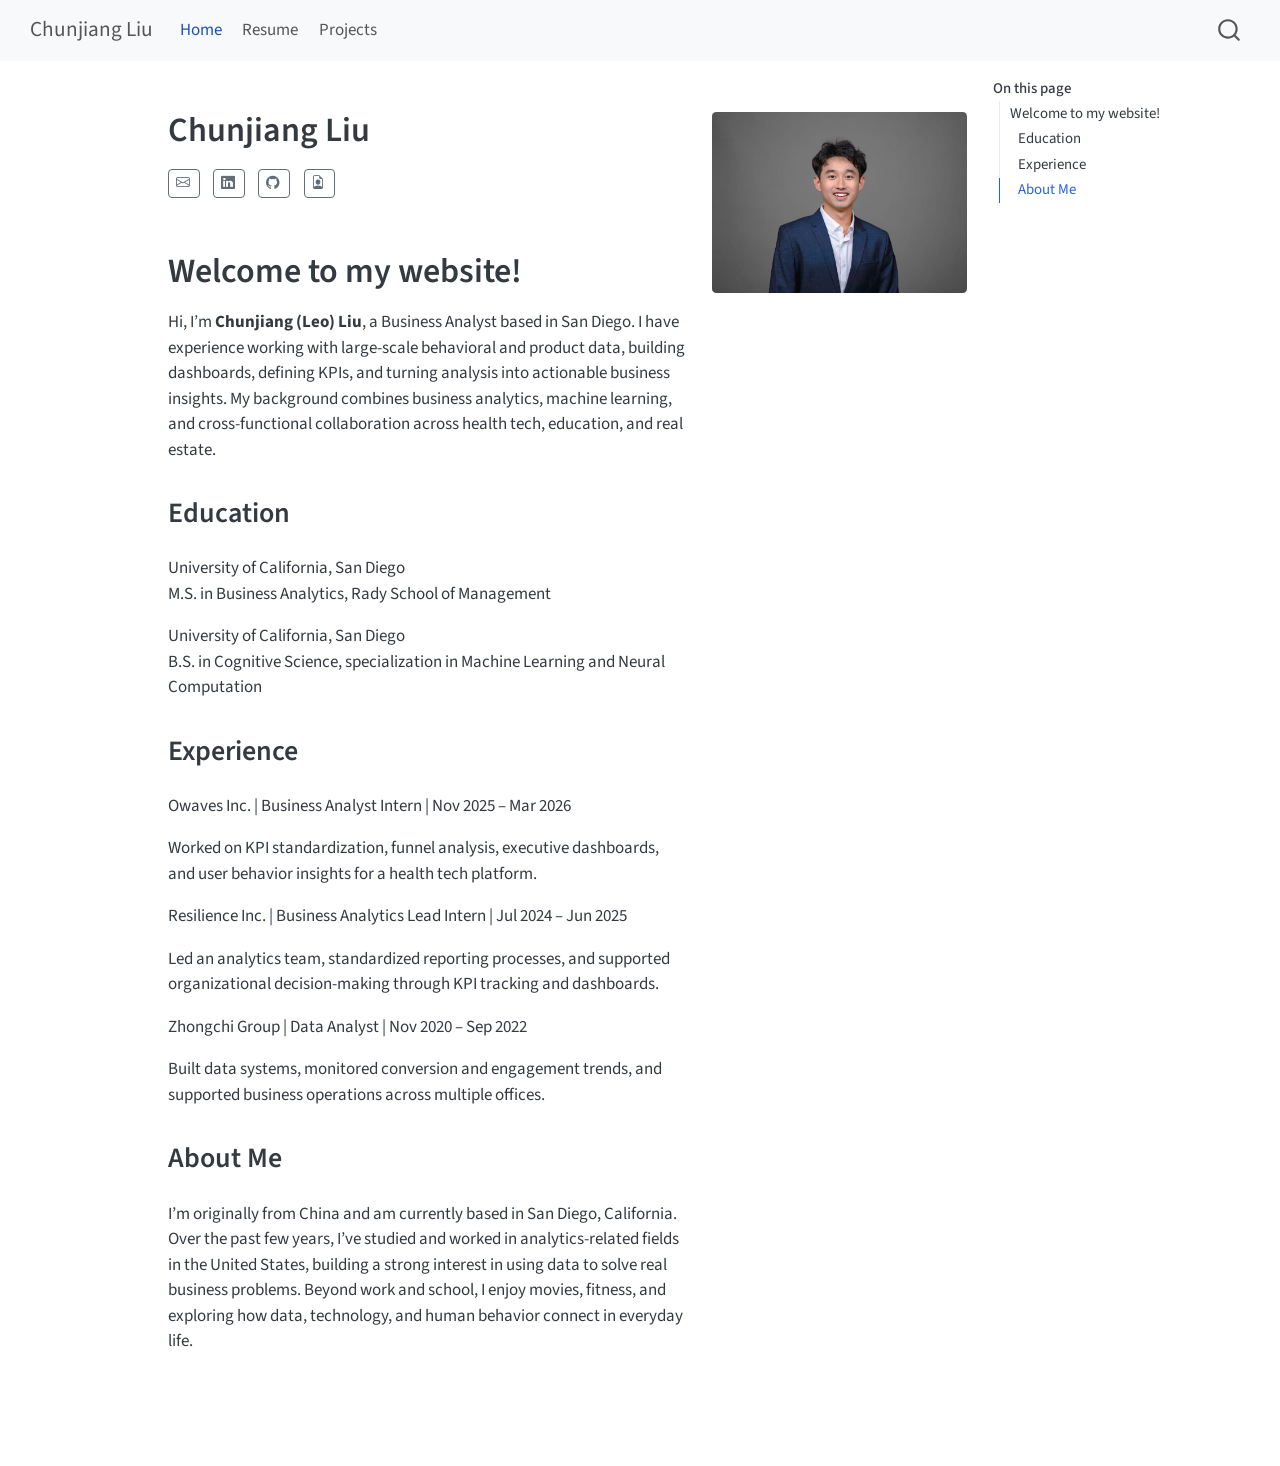
==== docs/index.html @ 224e1a7e "First Version Website Commit" ====
<!DOCTYPE html>
<html xmlns="http://www.w3.org/1999/xhtml" lang="en" xml:lang="en"><head>

<meta charset="utf-8">
<meta name="generator" content="quarto-1.9.36">

<meta name="viewport" content="width=device-width, initial-scale=1.0, user-scalable=yes">


<title>Chunjiang Liu</title>
<style>
/* Default styles provided by pandoc.
** See https://pandoc.org/MANUAL.html#variables-for-html for config info.
*/
code{white-space: pre-wrap;}
span.smallcaps{font-variant: small-caps;}
div.columns{display: flex; gap: min(4vw, 1.5em);}
div.column{flex: auto; overflow-x: auto;}
div.hanging-indent{margin-left: 1.5em; text-indent: -1.5em;}
ul.task-list{list-style: none;}
ul.task-list li input[type="checkbox"] {
  width: 0.8em;
  margin: 0 0.8em 0.2em -1em; /* quarto-specific, see https://github.com/quarto-dev/quarto-cli/issues/4556 */ 
  vertical-align: middle;
}
</style>


<script src="site_libs/quarto-nav/quarto-nav.js"></script>
<script src="site_libs/quarto-nav/headroom.min.js"></script>
<script src="site_libs/clipboard/clipboard.min.js"></script>
<script src="site_libs/quarto-search/autocomplete.umd.js"></script>
<script src="site_libs/quarto-search/fuse.min.js"></script>
<script src="site_libs/quarto-search/quarto-search.js"></script>
<meta name="quarto:offset" content="./">
<script src="site_libs/quarto-html/quarto.js" type="module"></script>
<script src="site_libs/quarto-html/tabsets/tabsets.js" type="module"></script>
<script src="site_libs/quarto-html/popper.min.js"></script>
<script src="site_libs/quarto-html/tippy.umd.min.js"></script>
<link href="site_libs/quarto-html/tippy.css" rel="stylesheet">
<link href="site_libs/quarto-html/quarto-syntax-highlighting-845c23b38eaddc0f92fda52bfe77a8c8.css" rel="stylesheet" id="quarto-text-highlighting-styles">
<script src="site_libs/bootstrap/bootstrap.min.js"></script>
<link href="site_libs/bootstrap/bootstrap-icons.css" rel="stylesheet">
<link href="site_libs/bootstrap/bootstrap-158031087360bce0ff56dc785ce39e06.min.css" rel="stylesheet" append-hash="true" id="quarto-bootstrap" data-mode="light">
<script id="quarto-search-options" type="application/json">{
  "location": "navbar",
  "copy-button": false,
  "collapse-after": 3,
  "panel-placement": "end",
  "type": "overlay",
  "limit": 50,
  "keyboard-shortcut": [
    "f",
    "/",
    "s"
  ],
  "show-item-context": false,
  "language": {
    "search-no-results-text": "No results",
    "search-matching-documents-text": "matching documents",
    "search-copy-link-title": "Copy link to search",
    "search-hide-matches-text": "Hide additional matches",
    "search-more-match-text": "more match in this document",
    "search-more-matches-text": "more matches in this document",
    "search-clear-button-title": "Clear",
    "search-text-placeholder": "",
    "search-detached-cancel-button-title": "Cancel",
    "search-submit-button-title": "Submit",
    "search-label": "Search"
  }
}</script>


<link rel="stylesheet" href="styles.css">
</head>

<body class="nav-fixed quarto-light">

<div id="quarto-search-results"></div>
  <header id="quarto-header" class="headroom fixed-top">
    <nav class="navbar navbar-expand-lg " data-bs-theme="dark">
      <div class="navbar-container container-fluid">
      <div class="navbar-brand-container mx-auto">
    <a class="navbar-brand" href="./index.html">
    <span class="navbar-title">Chunjiang Liu</span>
    </a>
  </div>
            <div id="quarto-search" class="" title="Search"></div>
          <button class="navbar-toggler" type="button" data-bs-toggle="collapse" data-bs-target="#navbarCollapse" aria-controls="navbarCollapse" role="menu" aria-expanded="false" aria-label="Toggle navigation" onclick="if (window.quartoToggleHeadroom) { window.quartoToggleHeadroom(); }">
  <span class="navbar-toggler-icon"></span>
</button>
          <div class="collapse navbar-collapse" id="navbarCollapse">
            <ul class="navbar-nav navbar-nav-scroll me-auto">
  <li class="nav-item">
    <a class="nav-link active" href="./index.html" aria-current="page"> 
<span class="menu-text">Home</span></a>
  </li>  
  <li class="nav-item">
    <a class="nav-link" href="./resume.html"> 
<span class="menu-text">Resume</span></a>
  </li>  
  <li class="nav-item">
    <a class="nav-link" href="./projects.html"> 
<span class="menu-text">Projects</span></a>
  </li>  
</ul>
          </div> <!-- /navcollapse -->
            <div class="quarto-navbar-tools">
</div>
      </div> <!-- /container-fluid -->
    </nav>
</header>
<!-- content -->
<div id="quarto-content" class="quarto-container page-columns page-rows-contents page-layout-article page-navbar">
<!-- sidebar -->
<!-- margin-sidebar -->
    <div id="quarto-margin-sidebar" class="sidebar margin-sidebar">
        <nav id="TOC" role="doc-toc" class="toc-active">
    <h2 id="toc-title">On this page</h2>
  <ul>
  <li><a href="#welcome-to-my-website" id="toc-welcome-to-my-website" class="nav-link active" data-scroll-target="#welcome-to-my-website">Welcome to my website!</a>
  <ul class="collapse">
  <li><a href="#education" id="toc-education" class="nav-link" data-scroll-target="#education">Education</a></li>
  <li><a href="#experience" id="toc-experience" class="nav-link" data-scroll-target="#experience">Experience</a></li>
  <li><a href="#about-me" id="toc-about-me" class="nav-link" data-scroll-target="#about-me">About Me</a></li>
  </ul></li>
  </ul>
</nav>
    </div>
<!-- main -->
<div class="quarto-about-solana column-body">
  <div class="about-entity">
    <div class="entity-contents">
      <header id="title-block-header" class="quarto-title-block default">
<div class="quarto-title">
<h1 class="title">Chunjiang Liu</h1>
</div>
<div class="quarto-title-meta">
  </div>
</header> <div class="about-links">
  <a href="mailto:Chl091@ucsd.edu" class="about-link" rel="" target="">
    <i class="bi bi-envelope"></i>
     <span class="about-link-text"></span>
  </a>
  <a href="https://www.linkedin.com/in/ucsd-chunjiang-liu" class="about-link" rel="" target="">
    <i class="bi bi-linkedin"></i>
     <span class="about-link-text"></span>
  </a>
  <a href="https://github.com/rsm-chl091?tab=repositories" class="about-link" rel="" target="">
    <i class="bi bi-github"></i>
     <span class="about-link-text"></span>
  </a>
  <a href="/files/resume.pdf" class="about-link" rel="" target="">
    <i class="bi bi-file-earmark-person"></i>
     <span class="about-link-text"></span>
  </a>
</div>
      <div class="about-contents"><main class="content" id="quarto-document-content">

<section id="welcome-to-my-website" class="level1">
<h1>Welcome to my website!</h1>
<p>Hi, I’m <strong>Chunjiang (Leo) Liu</strong>, a Business Analyst based in San Diego. I have experience working with large-scale behavioral and product data, building dashboards, defining KPIs, and turning analysis into actionable business insights. My background combines business analytics, machine learning, and cross-functional collaboration across health tech, education, and real estate.</p>
<section id="education" class="level2">
<h2 data-anchor-id="education">Education</h2>
<p>University of California, San Diego <br>M.S. in Business Analytics, Rady School of Management<br></p>
<p>University of California, San Diego <br>B.S. in Cognitive Science, specialization in Machine Learning and Neural Computation<br></p>
</section>
<section id="experience" class="level2">
<h2 data-anchor-id="experience">Experience</h2>
<p>Owaves Inc.&nbsp;| Business Analyst Intern | Nov 2025 – Mar 2026</p>
<p>Worked on KPI standardization, funnel analysis, executive dashboards, and user behavior insights for a health tech platform.</p>
<p>Resilience Inc.&nbsp;| Business Analytics Lead Intern | Jul 2024 – Jun 2025</p>
<p>Led an analytics team, standardized reporting processes, and supported organizational decision-making through KPI tracking and dashboards.</p>
<p>Zhongchi Group | Data Analyst | Nov 2020 – Sep 2022</p>
<p>Built data systems, monitored conversion and engagement trends, and supported business operations across multiple offices.</p>
</section>
<section id="about-me" class="level2">
<h2 data-anchor-id="about-me">About Me</h2>
<p>I’m originally from China and am currently based in San Diego, California. Over the past few years, I’ve studied and worked in analytics-related fields in the United States, building a strong interest in using data to solve real business problems. Beyond work and school, I enjoy movies, fitness, and exploring how data, technology, and human behavior connect in everyday life.</p>


</section>
</section>
</main></div>
    </div>
    <img src="files/profile_pic.jpg" class="about-image
  rounded " style="width: 15em;">
  </div>
</div>
 <!-- /main -->
<script id="quarto-html-after-body" type="application/javascript">
  window.document.addEventListener("DOMContentLoaded", function (event) {
    const isCodeAnnotation = (el) => {
      for (const clz of el.classList) {
        if (clz.startsWith('code-annotation-')) {                     
          return true;
        }
      }
      return false;
    }
    const onCopySuccess = function(e) {
      // button target
      const button = e.trigger;
      // don't keep focus
      button.blur();
      // flash "checked"
      button.classList.add('code-copy-button-checked');
      var currentTitle = button.getAttribute("title");
      button.setAttribute("title", "Copied!");
      let tooltip;
      if (window.bootstrap) {
        button.setAttribute("data-bs-toggle", "tooltip");
        button.setAttribute("data-bs-placement", "left");
        button.setAttribute("data-bs-title", "Copied!");
        tooltip = new bootstrap.Tooltip(button, 
          { trigger: "manual", 
            customClass: "code-copy-button-tooltip",
            offset: [0, -8]});
        tooltip.show();    
      }
      setTimeout(function() {
        if (tooltip) {
          tooltip.hide();
          button.removeAttribute("data-bs-title");
          button.removeAttribute("data-bs-toggle");
          button.removeAttribute("data-bs-placement");
        }
        button.setAttribute("title", currentTitle);
        button.classList.remove('code-copy-button-checked');
      }, 1000);
      // clear code selection
      e.clearSelection();
    }
    const getTextToCopy = function(trigger) {
      const outerScaffold = trigger.parentElement.cloneNode(true);
      const codeEl = outerScaffold.querySelector('code');
      for (const childEl of codeEl.children) {
        if (isCodeAnnotation(childEl)) {
          childEl.remove();
        }
      }
      return codeEl.innerText;
    }
    const clipboard = new window.ClipboardJS('.code-copy-button:not([data-in-quarto-modal])', {
      text: getTextToCopy
    });
    clipboard.on('success', onCopySuccess);
    if (window.document.getElementById('quarto-embedded-source-code-modal')) {
      const clipboardModal = new window.ClipboardJS('.code-copy-button[data-in-quarto-modal]', {
        text: getTextToCopy,
        container: window.document.getElementById('quarto-embedded-source-code-modal')
      });
      clipboardModal.on('success', onCopySuccess);
    }
      var localhostRegex = new RegExp(/^(?:http|https):\/\/localhost\:?[0-9]*\//);
      var mailtoRegex = new RegExp(/^mailto:/);
        var filterRegex = new RegExp('/' + window.location.host + '/');
      var isInternal = (href) => {
          return filterRegex.test(href) || localhostRegex.test(href) || mailtoRegex.test(href);
      }
      // Inspect non-navigation links and adorn them if external
     var links = window.document.querySelectorAll('a[href]:not(.nav-link):not(.navbar-brand):not(.toc-action):not(.sidebar-link):not(.sidebar-item-toggle):not(.pagination-link):not(.no-external):not([aria-hidden]):not(.dropdown-item):not(.quarto-navigation-tool):not(.about-link)');
      for (var i=0; i<links.length; i++) {
        const link = links[i];
        if (!isInternal(link.href)) {
          // undo the damage that might have been done by quarto-nav.js in the case of
          // links that we want to consider external
          if (link.dataset.originalHref !== undefined) {
            link.href = link.dataset.originalHref;
          }
        }
      }
    function tippyHover(el, contentFn, onTriggerFn, onUntriggerFn) {
      const config = {
        allowHTML: true,
        maxWidth: 500,
        delay: 100,
        arrow: false,
        appendTo: function(el) {
            return el.parentElement;
        },
        interactive: true,
        interactiveBorder: 10,
        theme: 'quarto',
        placement: 'bottom-start',
      };
      if (contentFn) {
        config.content = contentFn;
      }
      if (onTriggerFn) {
        config.onTrigger = onTriggerFn;
      }
      if (onUntriggerFn) {
        config.onUntrigger = onUntriggerFn;
      }
      window.tippy(el, config); 
    }
    const noterefs = window.document.querySelectorAll('a[role="doc-noteref"]');
    for (var i=0; i<noterefs.length; i++) {
      const ref = noterefs[i];
      tippyHover(ref, function() {
        // use id or data attribute instead here
        let href = ref.getAttribute('data-footnote-href') || ref.getAttribute('href');
        try { href = new URL(href).hash; } catch {}
        const id = href.replace(/^#\/?/, "");
        const note = window.document.getElementById(id);
        if (note) {
          return note.innerHTML;
        } else {
          return "";
        }
      });
    }
    const xrefs = window.document.querySelectorAll('a.quarto-xref');
    const processXRef = (id, note) => {
      // Strip column container classes
      const stripColumnClz = (el) => {
        el.classList.remove("page-full", "page-columns");
        if (el.children) {
          for (const child of el.children) {
            stripColumnClz(child);
          }
        }
      }
      stripColumnClz(note)
      if (id === null || id.startsWith('sec-')) {
        // Special case sections, only their first couple elements
        const container = document.createElement("div");
        if (note.children && note.children.length > 2) {
          container.appendChild(note.children[0].cloneNode(true));
          for (let i = 1; i < note.children.length; i++) {
            const child = note.children[i];
            if (child.tagName === "P" && child.innerText === "") {
              continue;
            } else {
              container.appendChild(child.cloneNode(true));
              break;
            }
          }
          if (window.Quarto?.typesetMath) {
            window.Quarto.typesetMath(container);
          }
          return container.innerHTML
        } else {
          if (window.Quarto?.typesetMath) {
            window.Quarto.typesetMath(note);
          }
          return note.innerHTML;
        }
      } else {
        // Remove any anchor links if they are present
        const anchorLink = note.querySelector('a.anchorjs-link');
        if (anchorLink) {
          anchorLink.remove();
        }
        if (window.Quarto?.typesetMath) {
          window.Quarto.typesetMath(note);
        }
        if (note.classList.contains("callout")) {
          return note.outerHTML;
        } else {
          return note.innerHTML;
        }
      }
    }
    for (var i=0; i<xrefs.length; i++) {
      const xref = xrefs[i];
      tippyHover(xref, undefined, function(instance) {
        instance.disable();
        let url = xref.getAttribute('href');
        let hash = undefined; 
        if (url.startsWith('#')) {
          hash = url;
        } else {
          try { hash = new URL(url).hash; } catch {}
        }
        if (hash) {
          const id = hash.replace(/^#\/?/, "");
          const note = window.document.getElementById(id);
          if (note !== null) {
            try {
              const html = processXRef(id, note.cloneNode(true));
              instance.setContent(html);
            } finally {
              instance.enable();
              instance.show();
            }
          } else {
            // See if we can fetch this
            fetch(url.split('#')[0])
            .then(res => res.text())
            .then(html => {
              const parser = new DOMParser();
              const htmlDoc = parser.parseFromString(html, "text/html");
              const note = htmlDoc.getElementById(id);
              if (note !== null) {
                const html = processXRef(id, note);
                instance.setContent(html);
              } 
            }).finally(() => {
              instance.enable();
              instance.show();
            });
          }
        } else {
          // See if we can fetch a full url (with no hash to target)
          // This is a special case and we should probably do some content thinning / targeting
          fetch(url)
          .then(res => res.text())
          .then(html => {
            const parser = new DOMParser();
            const htmlDoc = parser.parseFromString(html, "text/html");
            const note = htmlDoc.querySelector('main.content');
            if (note !== null) {
              // This should only happen for chapter cross references
              // (since there is no id in the URL)
              // remove the first header
              if (note.children.length > 0 && note.children[0].tagName === "HEADER") {
                note.children[0].remove();
              }
              const html = processXRef(null, note);
              instance.setContent(html);
            } 
          }).finally(() => {
            instance.enable();
            instance.show();
          });
        }
      }, function(instance) {
      });
    }
        let selectedAnnoteEl;
        const selectorForAnnotation = ( cell, annotation) => {
          let cellAttr = 'data-code-cell="' + cell + '"';
          let lineAttr = 'data-code-annotation="' +  annotation + '"';
          const selector = 'span[' + cellAttr + '][' + lineAttr + ']';
          return selector;
        }
        const selectCodeLines = (annoteEl) => {
          const doc = window.document;
          const targetCell = annoteEl.getAttribute("data-target-cell");
          const targetAnnotation = annoteEl.getAttribute("data-target-annotation");
          const annoteSpan = window.document.querySelector(selectorForAnnotation(targetCell, targetAnnotation));
          const lines = annoteSpan.getAttribute("data-code-lines").split(",");
          const lineIds = lines.map((line) => {
            return targetCell + "-" + line;
          })
          let top = null;
          let height = null;
          let parent = null;
          if (lineIds.length > 0) {
              //compute the position of the single el (top and bottom and make a div)
              const el = window.document.getElementById(lineIds[0]);
              top = el.offsetTop;
              height = el.offsetHeight;
              parent = el.parentElement.parentElement;
            if (lineIds.length > 1) {
              const lastEl = window.document.getElementById(lineIds[lineIds.length - 1]);
              const bottom = lastEl.offsetTop + lastEl.offsetHeight;
              height = bottom - top;
            }
            if (top !== null && height !== null && parent !== null) {
              // cook up a div (if necessary) and position it 
              let div = window.document.getElementById("code-annotation-line-highlight");
              if (div === null) {
                div = window.document.createElement("div");
                div.setAttribute("id", "code-annotation-line-highlight");
                div.style.position = 'absolute';
                parent.appendChild(div);
              }
              div.style.top = top - 2 + "px";
              div.style.height = height + 4 + "px";
              div.style.left = 0;
              let gutterDiv = window.document.getElementById("code-annotation-line-highlight-gutter");
              if (gutterDiv === null) {
                gutterDiv = window.document.createElement("div");
                gutterDiv.setAttribute("id", "code-annotation-line-highlight-gutter");
                gutterDiv.style.position = 'absolute';
                const codeCell = window.document.getElementById(targetCell);
                const gutter = codeCell.querySelector('.code-annotation-gutter');
                gutter.appendChild(gutterDiv);
              }
              gutterDiv.style.top = top - 2 + "px";
              gutterDiv.style.height = height + 4 + "px";
            }
            selectedAnnoteEl = annoteEl;
          }
        };
        const unselectCodeLines = () => {
          const elementsIds = ["code-annotation-line-highlight", "code-annotation-line-highlight-gutter"];
          elementsIds.forEach((elId) => {
            const div = window.document.getElementById(elId);
            if (div) {
              div.remove();
            }
          });
          selectedAnnoteEl = undefined;
        };
          // Handle positioning of the toggle
      window.addEventListener(
        "resize",
        throttle(() => {
          elRect = undefined;
          if (selectedAnnoteEl) {
            selectCodeLines(selectedAnnoteEl);
          }
        }, 10)
      );
      function throttle(fn, ms) {
      let throttle = false;
      let timer;
        return (...args) => {
          if(!throttle) { // first call gets through
              fn.apply(this, args);
              throttle = true;
          } else { // all the others get throttled
              if(timer) clearTimeout(timer); // cancel #2
              timer = setTimeout(() => {
                fn.apply(this, args);
                timer = throttle = false;
              }, ms);
          }
        };
      }
        // Attach click handler to the DT
        const annoteDls = window.document.querySelectorAll('dt[data-target-cell]');
        for (const annoteDlNode of annoteDls) {
          annoteDlNode.addEventListener('click', (event) => {
            const clickedEl = event.target;
            if (clickedEl !== selectedAnnoteEl) {
              unselectCodeLines();
              const activeEl = window.document.querySelector('dt[data-target-cell].code-annotation-active');
              if (activeEl) {
                activeEl.classList.remove('code-annotation-active');
              }
              selectCodeLines(clickedEl);
              clickedEl.classList.add('code-annotation-active');
            } else {
              // Unselect the line
              unselectCodeLines();
              clickedEl.classList.remove('code-annotation-active');
            }
          });
        }
    const findCites = (el) => {
      const parentEl = el.parentElement;
      if (parentEl) {
        const cites = parentEl.dataset.cites;
        if (cites) {
          return {
            el,
            cites: cites.split(' ')
          };
        } else {
          return findCites(el.parentElement)
        }
      } else {
        return undefined;
      }
    };
    var bibliorefs = window.document.querySelectorAll('a[role="doc-biblioref"]');
    for (var i=0; i<bibliorefs.length; i++) {
      const ref = bibliorefs[i];
      const citeInfo = findCites(ref);
      if (citeInfo) {
        tippyHover(citeInfo.el, function() {
          var popup = window.document.createElement('div');
          citeInfo.cites.forEach(function(cite) {
            var citeDiv = window.document.createElement('div');
            citeDiv.classList.add('hanging-indent');
            citeDiv.classList.add('csl-entry');
            var biblioDiv = window.document.getElementById('ref-' + cite);
            if (biblioDiv) {
              citeDiv.innerHTML = biblioDiv.innerHTML;
            }
            popup.appendChild(citeDiv);
          });
          return popup.innerHTML;
        });
      }
    }
  });
  </script>
</div> <!-- /content -->




</body></html>
---- docs/site_libs/quarto-html/tippy.css ----
.tippy-box[data-animation=fade][data-state=hidden]{opacity:0}[data-tippy-root]{max-width:calc(100vw - 10px)}.tippy-box{position:relative;background-color:#333;color:#fff;border-radius:4px;font-size:14px;line-height:1.4;white-space:normal;outline:0;transition-property:transform,visibility,opacity}.tippy-box[data-placement^=top]>.tippy-arrow{bottom:0}.tippy-box[data-placement^=top]>.tippy-arrow:before{bottom:-7px;left:0;border-width:8px 8px 0;border-top-color:initial;transform-origin:center top}.tippy-box[data-placement^=bottom]>.tippy-arrow{top:0}.tippy-box[data-placement^=bottom]>.tippy-arrow:before{top:-7px;left:0;border-width:0 8px 8px;border-bottom-color:initial;transform-origin:center bottom}.tippy-box[data-placement^=left]>.tippy-arrow{right:0}.tippy-box[data-placement^=left]>.tippy-arrow:before{border-width:8px 0 8px 8px;border-left-color:initial;right:-7px;transform-origin:center left}.tippy-box[data-placement^=right]>.tippy-arrow{left:0}.tippy-box[data-placement^=right]>.tippy-arrow:before{left:-7px;border-width:8px 8px 8px 0;border-right-color:initial;transform-origin:center right}.tippy-box[data-inertia][data-state=visible]{transition-timing-function:cubic-bezier(.54,1.5,.38,1.11)}.tippy-arrow{width:16px;height:16px;color:#333}.tippy-arrow:before{content:"";position:absolute;border-color:transparent;border-style:solid}.tippy-content{position:relative;padding:5px 9px;z-index:1}
---- docs/site_libs/quarto-html/quarto-syntax-highlighting-845c23b38eaddc0f92fda52bfe77a8c8.css ----
/* quarto syntax highlight colors */
:root {
  --quarto-hl-ot-color: #003B4F;
  --quarto-hl-at-color: #657422;
  --quarto-hl-ss-color: #20794D;
  --quarto-hl-an-color: #5E5E5E;
  --quarto-hl-fu-color: #4758AB;
  --quarto-hl-st-color: #20794D;
  --quarto-hl-cf-color: #003B4F;
  --quarto-hl-op-color: #5E5E5E;
  --quarto-hl-er-color: #AD0000;
  --quarto-hl-bn-color: #AD0000;
  --quarto-hl-al-color: #AD0000;
  --quarto-hl-va-color: #111111;
  --quarto-hl-bu-color: inherit;
  --quarto-hl-ex-color: inherit;
  --quarto-hl-pp-color: #AD0000;
  --quarto-hl-in-color: #5E5E5E;
  --quarto-hl-vs-color: #20794D;
  --quarto-hl-wa-color: #5E5E5E;
  --quarto-hl-do-color: #5E5E5E;
  --quarto-hl-im-color: #00769E;
  --quarto-hl-ch-color: #20794D;
  --quarto-hl-dt-color: #AD0000;
  --quarto-hl-fl-color: #AD0000;
  --quarto-hl-co-color: #5E5E5E;
  --quarto-hl-cv-color: #5E5E5E;
  --quarto-hl-cn-color: #8f5902;
  --quarto-hl-sc-color: #5E5E5E;
  --quarto-hl-dv-color: #AD0000;
  --quarto-hl-kw-color: #003B4F;
}

/* other quarto variables */
:root {
  --quarto-font-monospace: SFMono-Regular, Menlo, Monaco, Consolas, "Liberation Mono", "Courier New", monospace;
}

/* syntax highlight based on Pandoc's rules */
pre > code.sourceCode > span {
  color: #003B4F;
}

code.sourceCode > span {
  color: #003B4F;
}

div.sourceCode,
div.sourceCode pre.sourceCode {
  color: #003B4F;
}

/* Normal */
code span {
  color: #003B4F;
}

/* Alert */
code span.al {
  color: #AD0000;
  font-style: inherit;
}

/* Annotation */
code span.an {
  color: #5E5E5E;
  font-style: inherit;
}

/* Attribute */
code span.at {
  color: #657422;
  font-style: inherit;
}

/* BaseN */
code span.bn {
  color: #AD0000;
  font-style: inherit;
}

/* BuiltIn */
code span.bu {
  font-style: inherit;
}

/* ControlFlow */
code span.cf {
  color: #003B4F;
  font-weight: bold;
  font-style: inherit;
}

/* Char */
code span.ch {
  color: #20794D;
  font-style: inherit;
}

/* Constant */
code span.cn {
  color: #8f5902;
  font-style: inherit;
}

/* Comment */
code span.co {
  color: #5E5E5E;
  font-style: inherit;
}

/* CommentVar */
code span.cv {
  color: #5E5E5E;
  font-style: italic;
}

/* Documentation */
code span.do {
  color: #5E5E5E;
  font-style: italic;
}

/* DataType */
code span.dt {
  color: #AD0000;
  font-style: inherit;
}

/* DecVal */
code span.dv {
  color: #AD0000;
  font-style: inherit;
}

/* Error */
code span.er {
  color: #AD0000;
  font-style: inherit;
}

/* Extension */
code span.ex {
  font-style: inherit;
}

/* Float */
code span.fl {
  color: #AD0000;
  font-style: inherit;
}

/* Function */
code span.fu {
  color: #4758AB;
  font-style: inherit;
}

/* Import */
code span.im {
  color: #00769E;
  font-style: inherit;
}

/* Information */
code span.in {
  color: #5E5E5E;
  font-style: inherit;
}

/* Keyword */
code span.kw {
  color: #003B4F;
  font-weight: bold;
  font-style: inherit;
}

/* Operator */
code span.op {
  color: #5E5E5E;
  font-style: inherit;
}

/* Other */
code span.ot {
  color: #003B4F;
  font-style: inherit;
}

/* Preprocessor */
code span.pp {
  color: #AD0000;
  font-style: inherit;
}

/* SpecialChar */
code span.sc {
  color: #5E5E5E;
  font-style: inherit;
}

/* SpecialString */
code span.ss {
  color: #20794D;
  font-style: inherit;
}

/* String */
code span.st {
  color: #20794D;
  font-style: inherit;
}

/* Variable */
code span.va {
  color: #111111;
  font-style: inherit;
}

/* VerbatimString */
code span.vs {
  color: #20794D;
  font-style: inherit;
}

/* Warning */
code span.wa {
  color: #5E5E5E;
  font-style: italic;
}

.prevent-inlining {
  content: "</";
}

/*# sourceMappingURL=ac89f0bb514bba72461919f78549e31c.css.map */
---- docs/styles.css ----
/* css styles */
/* Project card description style */
.quarto-grid-item .listing-description {
  font-size: 0.95rem;
  line-height: 1.5;
  color: #555;
  margin-top: 8px;
}

/* Optional: make title slightly tighter */
.quarto-grid-item .listing-title {
  margin-bottom: 6px;
}
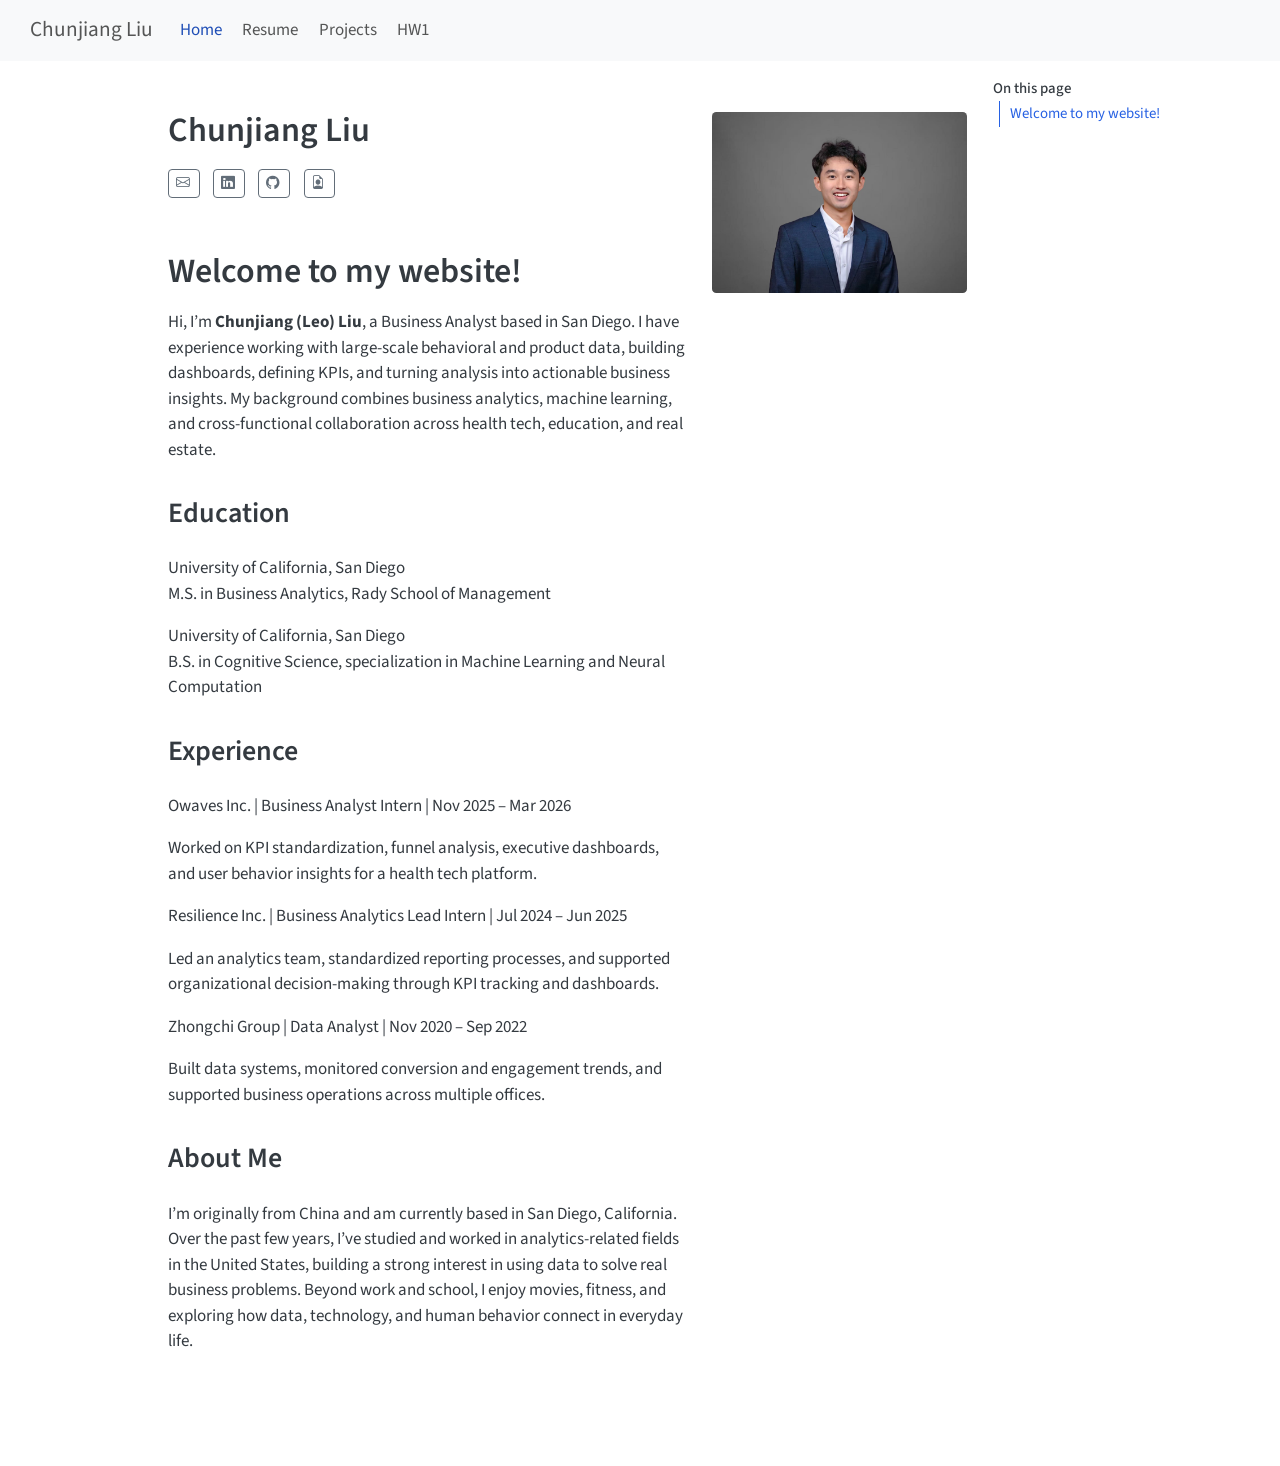
==== commit dfe26ad7: "Render full site with HW1 navbar update" ====
--- a/docs/index.html
+++ b/docs/index.html
@@ -2,16 +2,13 @@
 <html xmlns="http://www.w3.org/1999/xhtml" lang="en" xml:lang="en"><head>
 
 <meta charset="utf-8">
-<meta name="generator" content="quarto-1.9.36">
+<meta name="generator" content="quarto-1.9.13">
 
 <meta name="viewport" content="width=device-width, initial-scale=1.0, user-scalable=yes">
 
 
 <title>Chunjiang Liu</title>
 <style>
-/* Default styles provided by pandoc.
-** See https://pandoc.org/MANUAL.html#variables-for-html for config info.
-*/
 code{white-space: pre-wrap;}
 span.smallcaps{font-variant: small-caps;}
 div.columns{display: flex; gap: min(4vw, 1.5em);}
@@ -35,13 +32,14 @@
 <meta name="quarto:offset" content="./">
 <script src="site_libs/quarto-html/quarto.js" type="module"></script>
 <script src="site_libs/quarto-html/tabsets/tabsets.js" type="module"></script>
+<script src="site_libs/quarto-html/axe/axe-check.js" type="module"></script>
 <script src="site_libs/quarto-html/popper.min.js"></script>
 <script src="site_libs/quarto-html/tippy.umd.min.js"></script>
 <link href="site_libs/quarto-html/tippy.css" rel="stylesheet">
-<link href="site_libs/quarto-html/quarto-syntax-highlighting-845c23b38eaddc0f92fda52bfe77a8c8.css" rel="stylesheet" id="quarto-text-highlighting-styles">
+<link href="site_libs/quarto-html/quarto-syntax-highlighting-ac077c1e730dfeb5e42400639d17284e.css" rel="stylesheet" id="quarto-text-highlighting-styles">
 <script src="site_libs/bootstrap/bootstrap.min.js"></script>
 <link href="site_libs/bootstrap/bootstrap-icons.css" rel="stylesheet">
-<link href="site_libs/bootstrap/bootstrap-158031087360bce0ff56dc785ce39e06.min.css" rel="stylesheet" append-hash="true" id="quarto-bootstrap" data-mode="light">
+<link href="site_libs/bootstrap/bootstrap-d9d4f0765c13753338fdcb6119180560.min.css" rel="stylesheet" append-hash="true" id="quarto-bootstrap" data-mode="light">
 <script id="quarto-search-options" type="application/json">{
   "location": "navbar",
   "copy-button": false,
@@ -102,6 +100,10 @@
   <li class="nav-item">
     <a class="nav-link" href="./projects.html"> 
 <span class="menu-text">Projects</span></a>
+  </li>  
+  <li class="nav-item">
+    <a class="nav-link" href="./hw1.html"> 
+<span class="menu-text">HW1</span></a>
   </li>  
 </ul>
           </div> <!-- /navcollapse -->
--- a/docs/site_libs/quarto-html/quarto-syntax-highlighting-ac077c1e730dfeb5e42400639d17284e.css
+++ b/docs/site_libs/quarto-html/quarto-syntax-highlighting-ac077c1e730dfeb5e42400639d17284e.css
@@ -0,0 +1,236 @@
+/* quarto syntax highlight colors */
+:root {
+  --quarto-hl-ot-color: #003B4F;
+  --quarto-hl-at-color: #657422;
+  --quarto-hl-ss-color: #20794D;
+  --quarto-hl-an-color: #5E5E5E;
+  --quarto-hl-fu-color: #4758AB;
+  --quarto-hl-st-color: #20794D;
+  --quarto-hl-cf-color: #003B4F;
+  --quarto-hl-op-color: #5E5E5E;
+  --quarto-hl-er-color: #AD0000;
+  --quarto-hl-bn-color: #AD0000;
+  --quarto-hl-al-color: #AD0000;
+  --quarto-hl-va-color: #111111;
+  --quarto-hl-bu-color: inherit;
+  --quarto-hl-ex-color: inherit;
+  --quarto-hl-pp-color: #AD0000;
+  --quarto-hl-in-color: #5E5E5E;
+  --quarto-hl-vs-color: #20794D;
+  --quarto-hl-wa-color: #5E5E5E;
+  --quarto-hl-do-color: #5E5E5E;
+  --quarto-hl-im-color: #00769E;
+  --quarto-hl-ch-color: #20794D;
+  --quarto-hl-dt-color: #AD0000;
+  --quarto-hl-fl-color: #AD0000;
+  --quarto-hl-co-color: #5E5E5E;
+  --quarto-hl-cv-color: #5E5E5E;
+  --quarto-hl-cn-color: #8f5902;
+  --quarto-hl-sc-color: #5E5E5E;
+  --quarto-hl-dv-color: #AD0000;
+  --quarto-hl-kw-color: #003B4F;
+}
+
+/* other quarto variables */
+:root {
+  --quarto-font-monospace: SFMono-Regular, Menlo, Monaco, Consolas, "Liberation Mono", "Courier New", monospace;
+}
+
+/* syntax highlight based on Pandoc's rules */
+pre > code.sourceCode > span {
+  color: #003B4F;
+}
+
+code.sourceCode > span {
+  color: #003B4F;
+}
+
+div.sourceCode,
+div.sourceCode pre.sourceCode {
+  color: #003B4F;
+}
+
+/* Normal */
+code span {
+  color: #003B4F;
+}
+
+/* Alert */
+code span.al {
+  color: #AD0000;
+  font-style: inherit;
+}
+
+/* Annotation */
+code span.an {
+  color: #5E5E5E;
+  font-style: inherit;
+}
+
+/* Attribute */
+code span.at {
+  color: #657422;
+  font-style: inherit;
+}
+
+/* BaseN */
+code span.bn {
+  color: #AD0000;
+  font-style: inherit;
+}
+
+/* BuiltIn */
+code span.bu {
+  font-style: inherit;
+}
+
+/* ControlFlow */
+code span.cf {
+  color: #003B4F;
+  font-weight: bold;
+  font-style: inherit;
+}
+
+/* Char */
+code span.ch {
+  color: #20794D;
+  font-style: inherit;
+}
+
+/* Constant */
+code span.cn {
+  color: #8f5902;
+  font-style: inherit;
+}
+
+/* Comment */
+code span.co {
+  color: #5E5E5E;
+  font-style: inherit;
+}
+
+/* CommentVar */
+code span.cv {
+  color: #5E5E5E;
+  font-style: italic;
+}
+
+/* Documentation */
+code span.do {
+  color: #5E5E5E;
+  font-style: italic;
+}
+
+/* DataType */
+code span.dt {
+  color: #AD0000;
+  font-style: inherit;
+}
+
+/* DecVal */
+code span.dv {
+  color: #AD0000;
+  font-style: inherit;
+}
+
+/* Error */
+code span.er {
+  color: #AD0000;
+  font-style: inherit;
+}
+
+/* Extension */
+code span.ex {
+  font-style: inherit;
+}
+
+/* Float */
+code span.fl {
+  color: #AD0000;
+  font-style: inherit;
+}
+
+/* Function */
+code span.fu {
+  color: #4758AB;
+  font-style: inherit;
+}
+
+/* Import */
+code span.im {
+  color: #00769E;
+  font-style: inherit;
+}
+
+/* Information */
+code span.in {
+  color: #5E5E5E;
+  font-style: inherit;
+}
+
+/* Keyword */
+code span.kw {
+  color: #003B4F;
+  font-weight: bold;
+  font-style: inherit;
+}
+
+/* Operator */
+code span.op {
+  color: #5E5E5E;
+  font-style: inherit;
+}
+
+/* Other */
+code span.ot {
+  color: #003B4F;
+  font-style: inherit;
+}
+
+/* Preprocessor */
+code span.pp {
+  color: #AD0000;
+  font-style: inherit;
+}
+
+/* SpecialChar */
+code span.sc {
+  color: #5E5E5E;
+  font-style: inherit;
+}
+
+/* SpecialString */
+code span.ss {
+  color: #20794D;
+  font-style: inherit;
+}
+
+/* String */
+code span.st {
+  color: #20794D;
+  font-style: inherit;
+}
+
+/* Variable */
+code span.va {
+  color: #111111;
+  font-style: inherit;
+}
+
+/* VerbatimString */
+code span.vs {
+  color: #20794D;
+  font-style: inherit;
+}
+
+/* Warning */
+code span.wa {
+  color: #5E5E5E;
+  font-style: italic;
+}
+
+.prevent-inlining {
+  content: "</";
+}
+
+/*# sourceMappingURL=1ea6d01bc6c35c1b2edc43c07bed6db0.css.map */
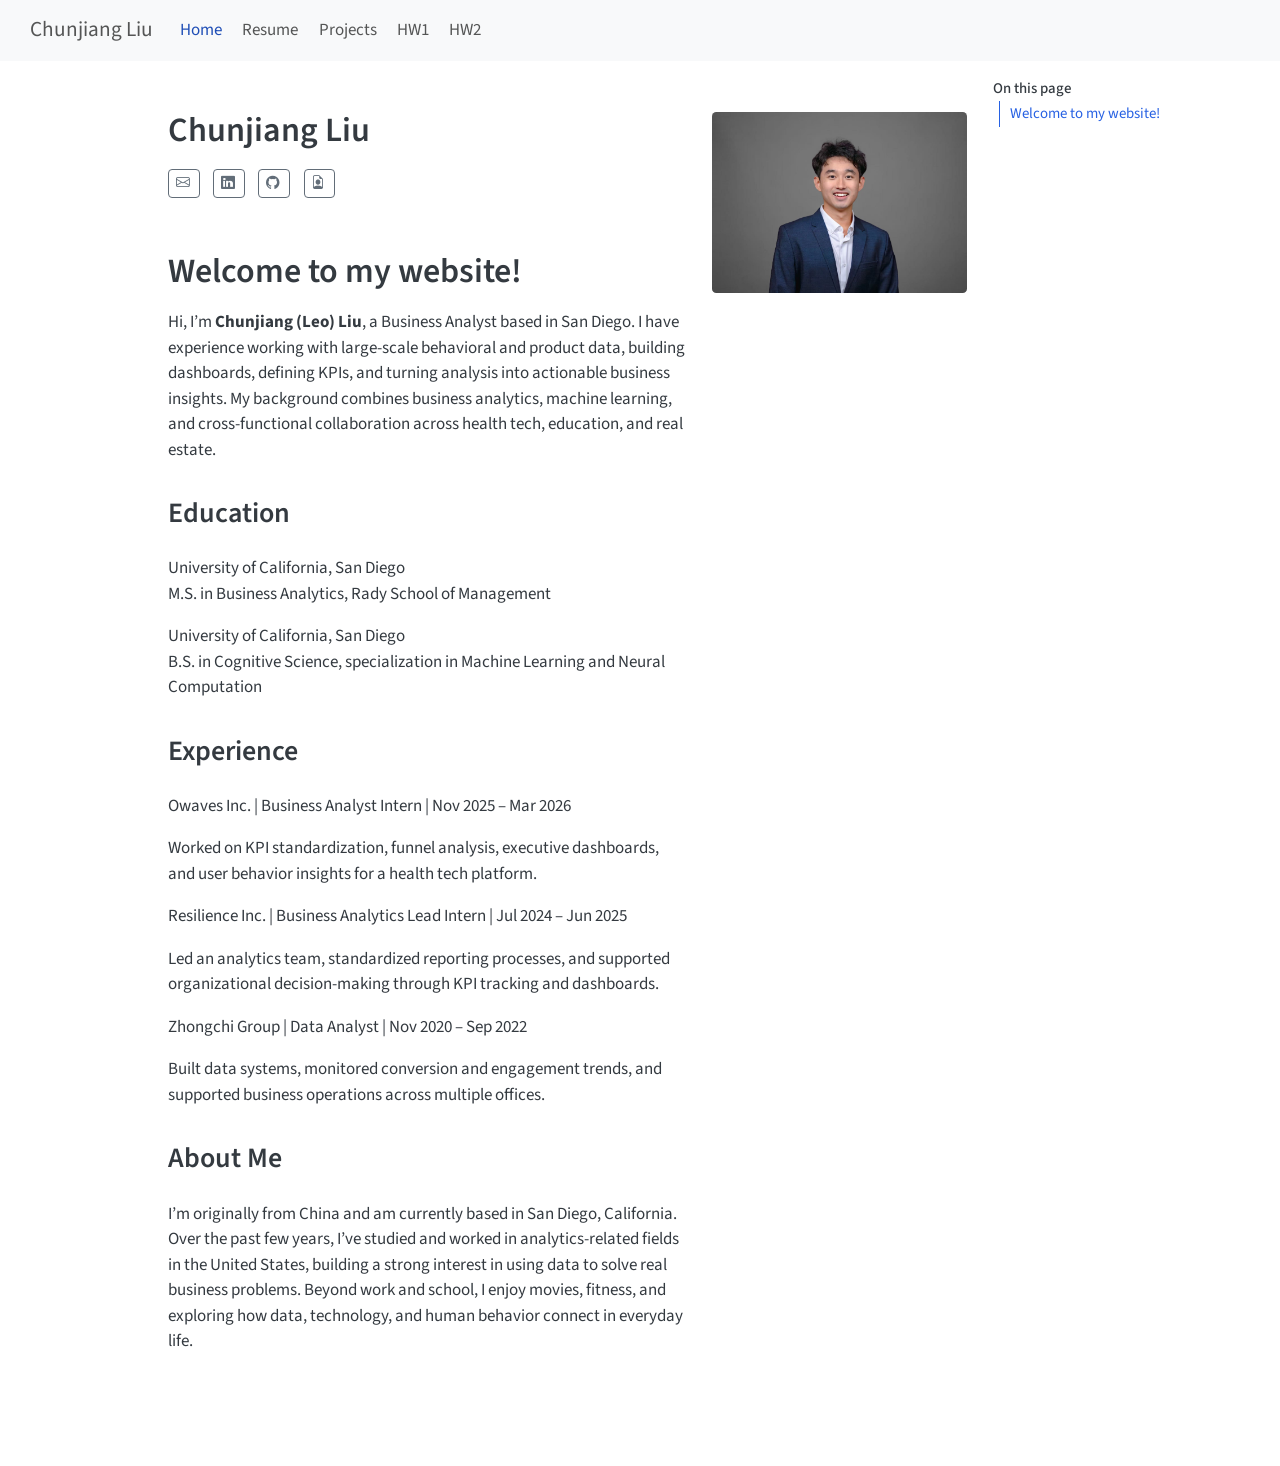
==== commit 9e25fcfe: "Re-render site and update navbar" ====
--- a/docs/index.html
+++ b/docs/index.html
@@ -104,6 +104,10 @@
   <li class="nav-item">
     <a class="nav-link" href="./hw1.html"> 
 <span class="menu-text">HW1</span></a>
+  </li>  
+  <li class="nav-item">
+    <a class="nav-link" href="./hw2_questions.html"> 
+<span class="menu-text">HW2</span></a>
   </li>  
 </ul>
           </div> <!-- /navcollapse -->
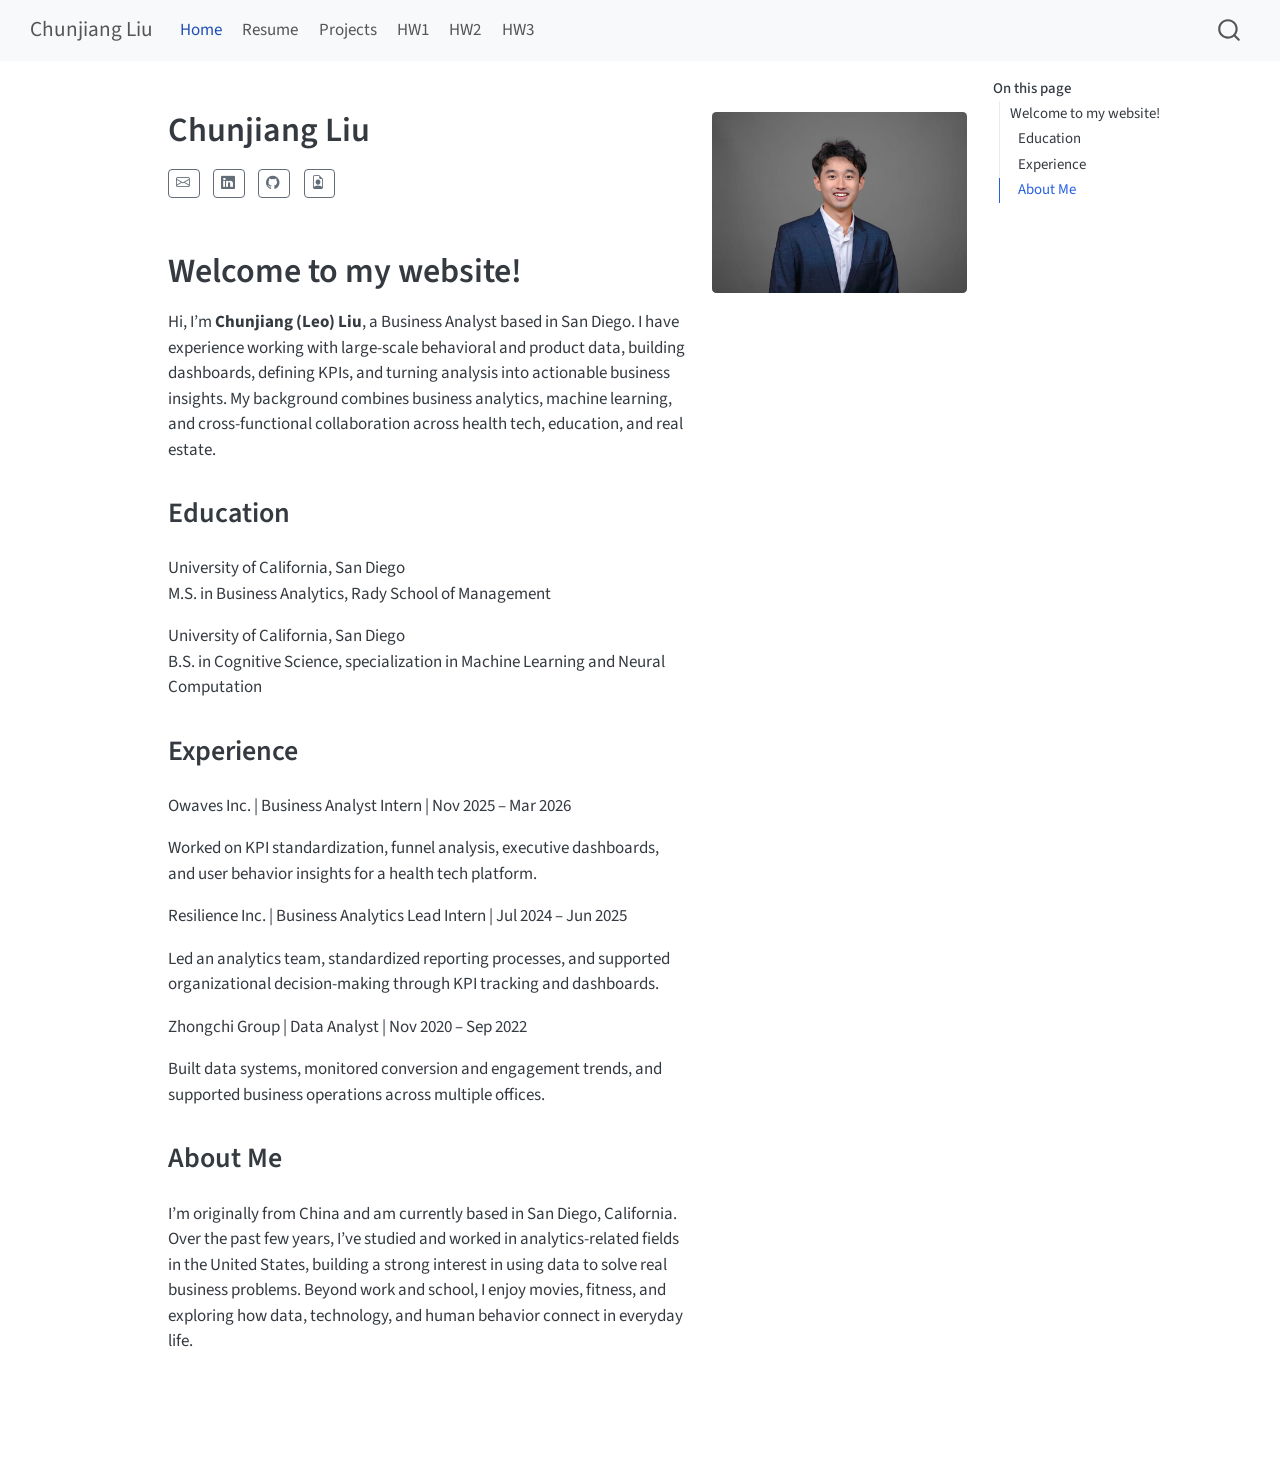
==== commit 6bfa9609: "Update navbar to include HW3 across index, resume, projects" ====
--- a/docs/index.html
+++ b/docs/index.html
@@ -2,13 +2,16 @@
 <html xmlns="http://www.w3.org/1999/xhtml" lang="en" xml:lang="en"><head>
 
 <meta charset="utf-8">
-<meta name="generator" content="quarto-1.9.13">
+<meta name="generator" content="quarto-1.9.36">
 
 <meta name="viewport" content="width=device-width, initial-scale=1.0, user-scalable=yes">
 
 
 <title>Chunjiang Liu</title>
 <style>
+/* Default styles provided by pandoc.
+** See https://pandoc.org/MANUAL.html#variables-for-html for config info.
+*/
 code{white-space: pre-wrap;}
 span.smallcaps{font-variant: small-caps;}
 div.columns{display: flex; gap: min(4vw, 1.5em);}
@@ -32,14 +35,13 @@
 <meta name="quarto:offset" content="./">
 <script src="site_libs/quarto-html/quarto.js" type="module"></script>
 <script src="site_libs/quarto-html/tabsets/tabsets.js" type="module"></script>
-<script src="site_libs/quarto-html/axe/axe-check.js" type="module"></script>
 <script src="site_libs/quarto-html/popper.min.js"></script>
 <script src="site_libs/quarto-html/tippy.umd.min.js"></script>
 <link href="site_libs/quarto-html/tippy.css" rel="stylesheet">
-<link href="site_libs/quarto-html/quarto-syntax-highlighting-ac077c1e730dfeb5e42400639d17284e.css" rel="stylesheet" id="quarto-text-highlighting-styles">
+<link href="site_libs/quarto-html/quarto-syntax-highlighting-845c23b38eaddc0f92fda52bfe77a8c8.css" rel="stylesheet" id="quarto-text-highlighting-styles">
 <script src="site_libs/bootstrap/bootstrap.min.js"></script>
 <link href="site_libs/bootstrap/bootstrap-icons.css" rel="stylesheet">
-<link href="site_libs/bootstrap/bootstrap-d9d4f0765c13753338fdcb6119180560.min.css" rel="stylesheet" append-hash="true" id="quarto-bootstrap" data-mode="light">
+<link href="site_libs/bootstrap/bootstrap-158031087360bce0ff56dc785ce39e06.min.css" rel="stylesheet" append-hash="true" id="quarto-bootstrap" data-mode="light">
 <script id="quarto-search-options" type="application/json">{
   "location": "navbar",
   "copy-button": false,
@@ -108,6 +110,10 @@
   <li class="nav-item">
     <a class="nav-link" href="./hw2_questions.html"> 
 <span class="menu-text">HW2</span></a>
+  </li>  
+  <li class="nav-item">
+    <a class="nav-link" href="./projects/project_3_mle/hw3_questions.html"> 
+<span class="menu-text">HW3</span></a>
   </li>  
 </ul>
           </div> <!-- /navcollapse -->
--- a/docs/site_libs/quarto-html/quarto-syntax-highlighting-845c23b38eaddc0f92fda52bfe77a8c8.css
+++ b/docs/site_libs/quarto-html/quarto-syntax-highlighting-845c23b38eaddc0f92fda52bfe77a8c8.css
@@ -0,0 +1,236 @@
+/* quarto syntax highlight colors */
+:root {
+  --quarto-hl-ot-color: #003B4F;
+  --quarto-hl-at-color: #657422;
+  --quarto-hl-ss-color: #20794D;
+  --quarto-hl-an-color: #5E5E5E;
+  --quarto-hl-fu-color: #4758AB;
+  --quarto-hl-st-color: #20794D;
+  --quarto-hl-cf-color: #003B4F;
+  --quarto-hl-op-color: #5E5E5E;
+  --quarto-hl-er-color: #AD0000;
+  --quarto-hl-bn-color: #AD0000;
+  --quarto-hl-al-color: #AD0000;
+  --quarto-hl-va-color: #111111;
+  --quarto-hl-bu-color: inherit;
+  --quarto-hl-ex-color: inherit;
+  --quarto-hl-pp-color: #AD0000;
+  --quarto-hl-in-color: #5E5E5E;
+  --quarto-hl-vs-color: #20794D;
+  --quarto-hl-wa-color: #5E5E5E;
+  --quarto-hl-do-color: #5E5E5E;
+  --quarto-hl-im-color: #00769E;
+  --quarto-hl-ch-color: #20794D;
+  --quarto-hl-dt-color: #AD0000;
+  --quarto-hl-fl-color: #AD0000;
+  --quarto-hl-co-color: #5E5E5E;
+  --quarto-hl-cv-color: #5E5E5E;
+  --quarto-hl-cn-color: #8f5902;
+  --quarto-hl-sc-color: #5E5E5E;
+  --quarto-hl-dv-color: #AD0000;
+  --quarto-hl-kw-color: #003B4F;
+}
+
+/* other quarto variables */
+:root {
+  --quarto-font-monospace: SFMono-Regular, Menlo, Monaco, Consolas, "Liberation Mono", "Courier New", monospace;
+}
+
+/* syntax highlight based on Pandoc's rules */
+pre > code.sourceCode > span {
+  color: #003B4F;
+}
+
+code.sourceCode > span {
+  color: #003B4F;
+}
+
+div.sourceCode,
+div.sourceCode pre.sourceCode {
+  color: #003B4F;
+}
+
+/* Normal */
+code span {
+  color: #003B4F;
+}
+
+/* Alert */
+code span.al {
+  color: #AD0000;
+  font-style: inherit;
+}
+
+/* Annotation */
+code span.an {
+  color: #5E5E5E;
+  font-style: inherit;
+}
+
+/* Attribute */
+code span.at {
+  color: #657422;
+  font-style: inherit;
+}
+
+/* BaseN */
+code span.bn {
+  color: #AD0000;
+  font-style: inherit;
+}
+
+/* BuiltIn */
+code span.bu {
+  font-style: inherit;
+}
+
+/* ControlFlow */
+code span.cf {
+  color: #003B4F;
+  font-weight: bold;
+  font-style: inherit;
+}
+
+/* Char */
+code span.ch {
+  color: #20794D;
+  font-style: inherit;
+}
+
+/* Constant */
+code span.cn {
+  color: #8f5902;
+  font-style: inherit;
+}
+
+/* Comment */
+code span.co {
+  color: #5E5E5E;
+  font-style: inherit;
+}
+
+/* CommentVar */
+code span.cv {
+  color: #5E5E5E;
+  font-style: italic;
+}
+
+/* Documentation */
+code span.do {
+  color: #5E5E5E;
+  font-style: italic;
+}
+
+/* DataType */
+code span.dt {
+  color: #AD0000;
+  font-style: inherit;
+}
+
+/* DecVal */
+code span.dv {
+  color: #AD0000;
+  font-style: inherit;
+}
+
+/* Error */
+code span.er {
+  color: #AD0000;
+  font-style: inherit;
+}
+
+/* Extension */
+code span.ex {
+  font-style: inherit;
+}
+
+/* Float */
+code span.fl {
+  color: #AD0000;
+  font-style: inherit;
+}
+
+/* Function */
+code span.fu {
+  color: #4758AB;
+  font-style: inherit;
+}
+
+/* Import */
+code span.im {
+  color: #00769E;
+  font-style: inherit;
+}
+
+/* Information */
+code span.in {
+  color: #5E5E5E;
+  font-style: inherit;
+}
+
+/* Keyword */
+code span.kw {
+  color: #003B4F;
+  font-weight: bold;
+  font-style: inherit;
+}
+
+/* Operator */
+code span.op {
+  color: #5E5E5E;
+  font-style: inherit;
+}
+
+/* Other */
+code span.ot {
+  color: #003B4F;
+  font-style: inherit;
+}
+
+/* Preprocessor */
+code span.pp {
+  color: #AD0000;
+  font-style: inherit;
+}
+
+/* SpecialChar */
+code span.sc {
+  color: #5E5E5E;
+  font-style: inherit;
+}
+
+/* SpecialString */
+code span.ss {
+  color: #20794D;
+  font-style: inherit;
+}
+
+/* String */
+code span.st {
+  color: #20794D;
+  font-style: inherit;
+}
+
+/* Variable */
+code span.va {
+  color: #111111;
+  font-style: inherit;
+}
+
+/* VerbatimString */
+code span.vs {
+  color: #20794D;
+  font-style: inherit;
+}
+
+/* Warning */
+code span.wa {
+  color: #5E5E5E;
+  font-style: italic;
+}
+
+.prevent-inlining {
+  content: "</";
+}
+
+/*# sourceMappingURL=ac89f0bb514bba72461919f78549e31c.css.map */
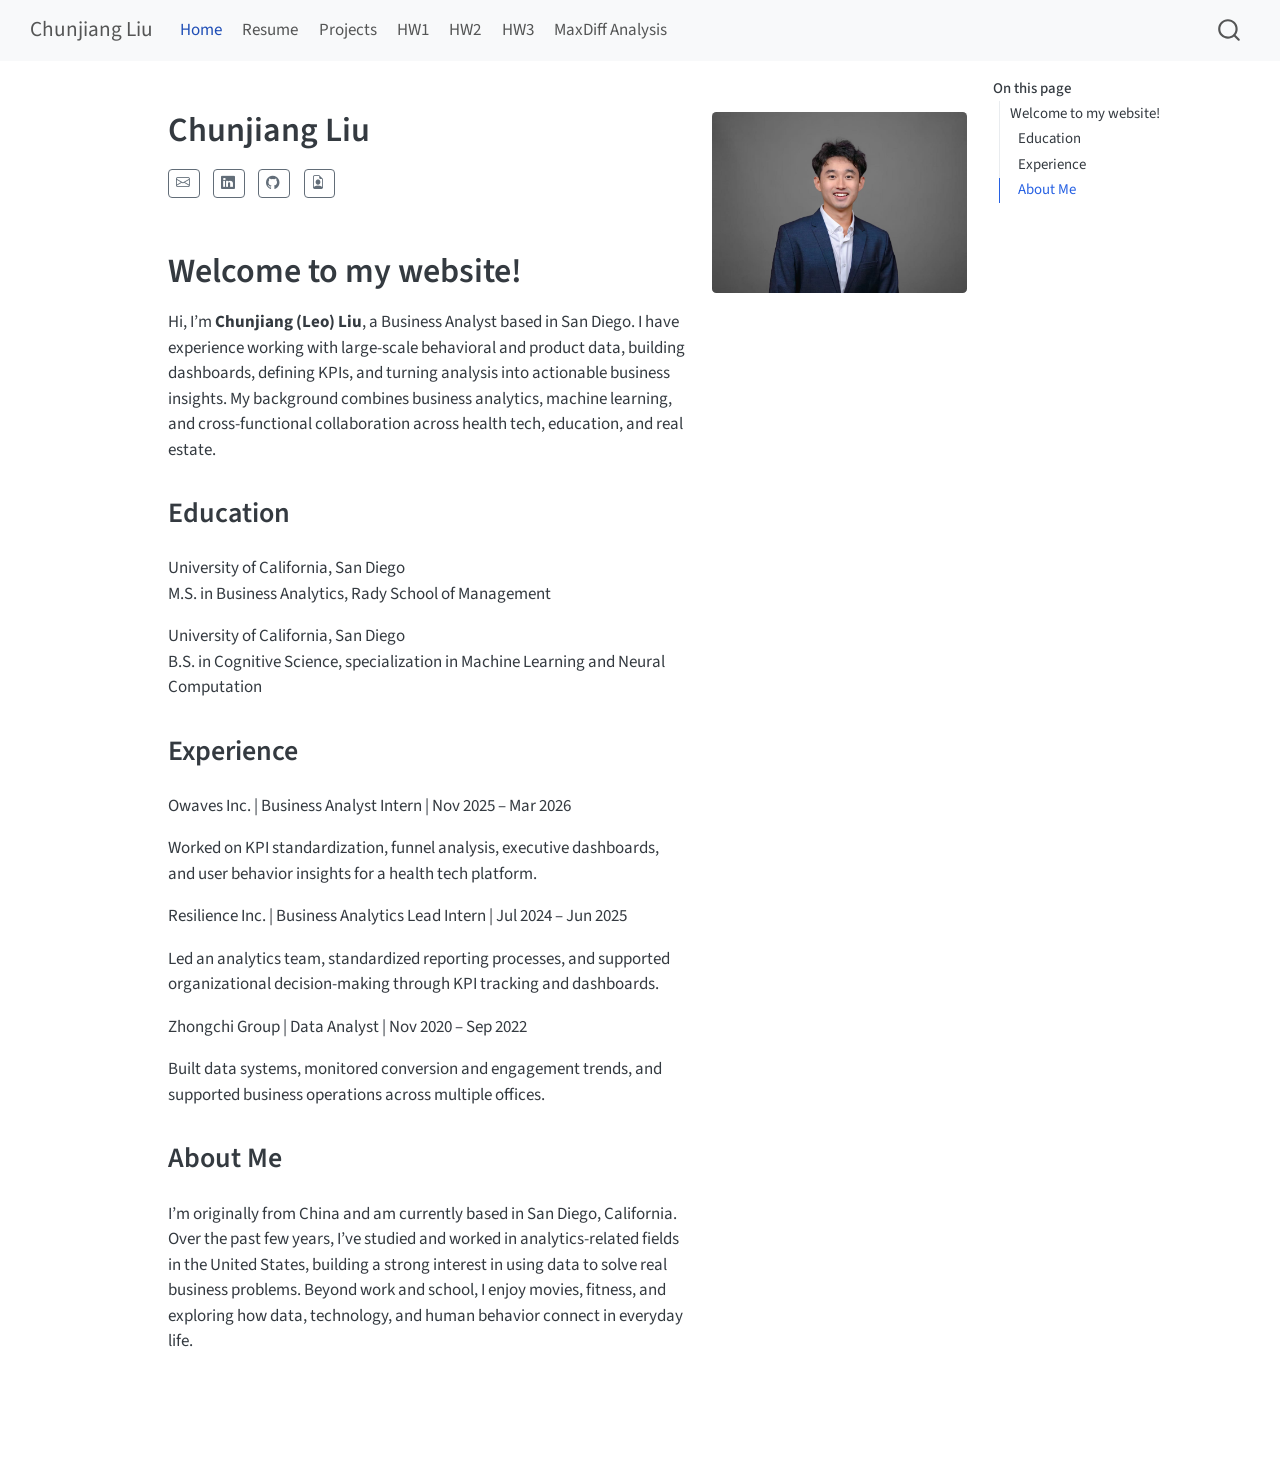
==== commit a29b1255: "Add MaxDiff analysis project" ====
--- a/docs/index.html
+++ b/docs/index.html
@@ -114,6 +114,10 @@
   <li class="nav-item">
     <a class="nav-link" href="./projects/project_3_mle/hw3_questions.html"> 
 <span class="menu-text">HW3</span></a>
+  </li>  
+  <li class="nav-item">
+    <a class="nav-link" href="./hw4_questions.html"> 
+<span class="menu-text">MaxDiff Analysis</span></a>
   </li>  
 </ul>
           </div> <!-- /navcollapse -->
